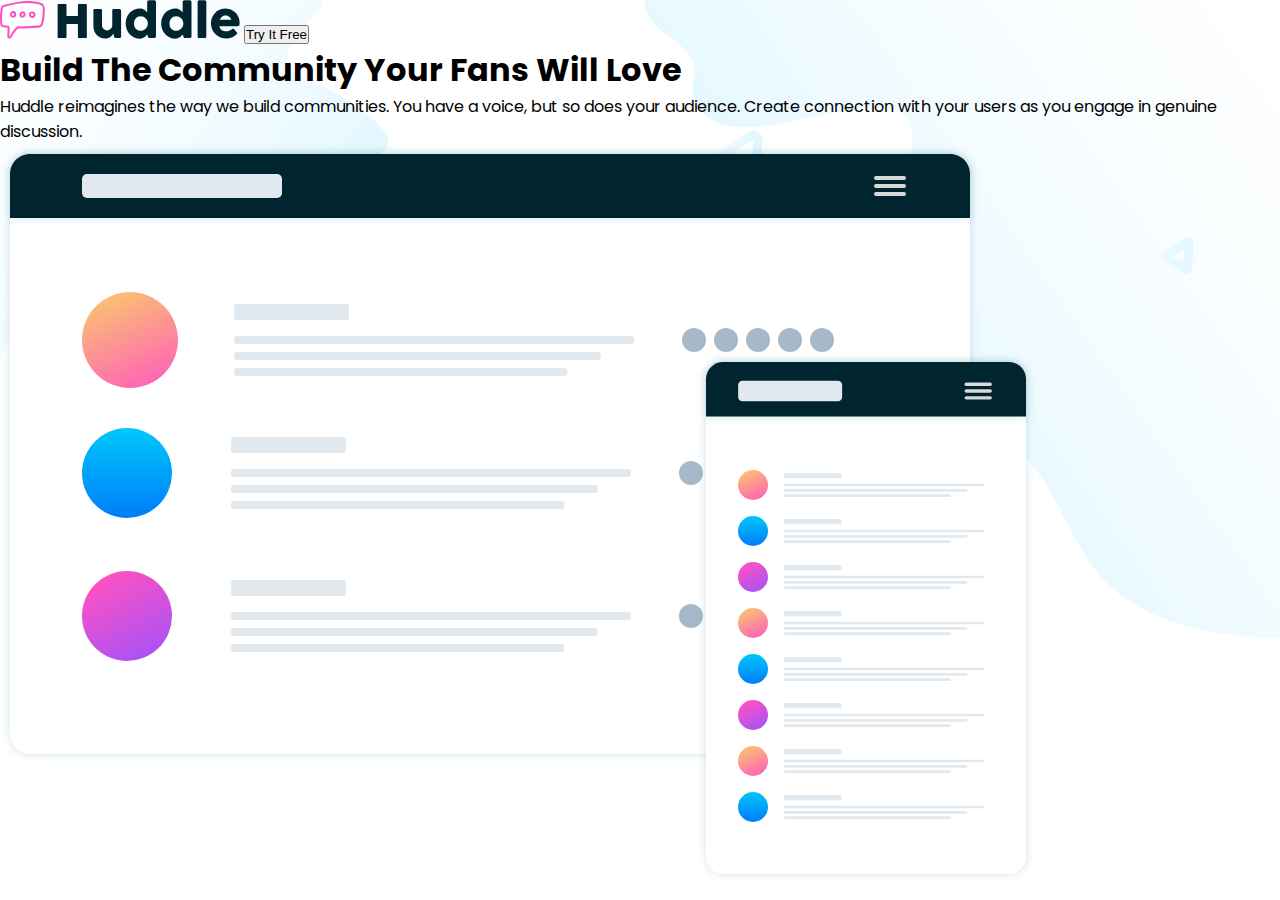
==== index.html @ 3c7ab289 "Implemented the HTML structure of the hero section" ====
<!DOCTYPE html>
<html lang="en">
  <head>
    <meta charset="UTF-8" />
    <meta http-equiv="X-UA-Compatible" content="IE=edge" />
    <meta name="viewport" content="width=device-width, initial-scale=1.0" />
    <link rel="stylesheet" href="style.css" />
    <title>
      Frontend Mentor Huddle Landing Page With Alternating Feature Blocks
    </title>
  </head>
  <body>
    <section class="main-header">
      <div class="navbar">
        <img src="images/logo.svg" alt="Huddle Site Logo" class="site-logo" />
        <button class="cta-btn">Try It Free</button>
      </div>
      <div class="hero-section">
        <div class="cta-section">
          <h1>Build The Community Your Fans Will Love</h1>
          <p>Huddle reimagines the way we build communities. You have a voice, but so does your audience. Create connection with your users as you engage in genuine discussion.</p>
        </div>
        <div class="hero-img">
          <img src="images/illustration-mockups.svg" alt="">
        </div>
        <div class="cta-img"></div>
      </div>
    </section>
  </body>
</html>
---- style.css ----
@import url('https://fonts.googleapis.com/css2?family=Poppins:ital,wght@0,400;0,700;1,600&display=swap');

:root{
  --pink: hsl(322, 100%, 66%)
  --lightpink: hsl(321, 100%, 78%)
  --lightred: hsl(0, 100%, 63%)
  --verydarkcyan: hsl(192, 100%, 9%)
  --erypaleblue: hsl(207, 100%, 98%)
}

* {
  box-sizing: border-box;
  margin: 0;
  padding: 0;
}

body {
  font-family: 'Poppins', sans-serif;
}

.main-header {
  background: url(images/bg-hero-desktop.svg);
  background-size: contain;
  background-repeat: no-repeat;
}
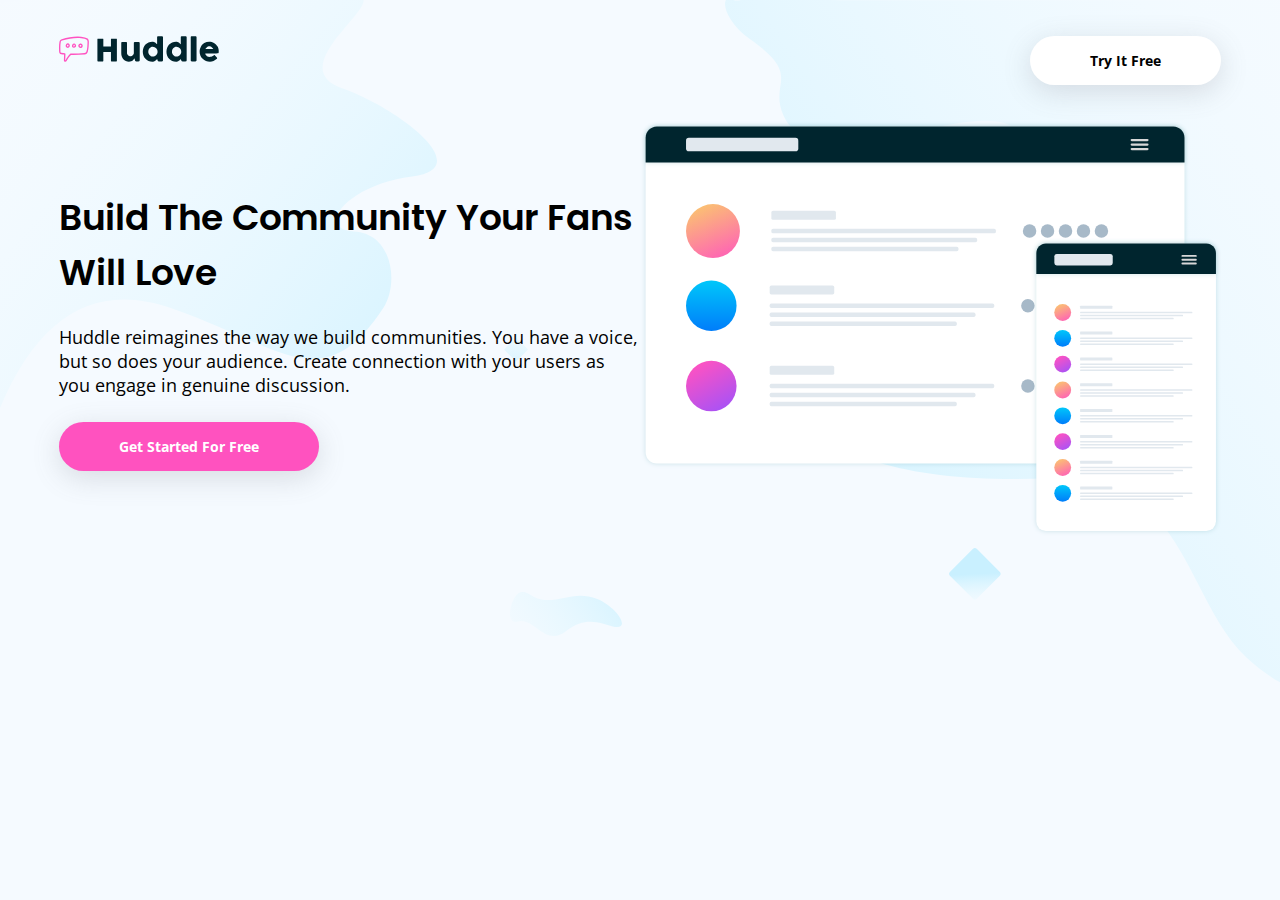
==== commit 8047d8e6: "Done designing the hero section" ====
--- a/index.html
+++ b/index.html
@@ -5,6 +5,11 @@
     <meta http-equiv="X-UA-Compatible" content="IE=edge" />
     <meta name="viewport" content="width=device-width, initial-scale=1.0" />
     <link rel="stylesheet" href="style.css" />
+    <link
+      rel="shortcut icon"
+      href="/images/favicon-32x32.png"
+      type="image/x-icon"
+    />
     <title>
       Frontend Mentor Huddle Landing Page With Alternating Feature Blocks
     </title>
@@ -13,15 +18,24 @@
     <section class="main-header">
       <div class="navbar">
         <img src="images/logo.svg" alt="Huddle Site Logo" class="site-logo" />
-        <button class="cta-btn">Try It Free</button>
+        <button class="btn btn-nav">Try It Free</button>
       </div>
       <div class="hero-section">
         <div class="cta-section">
           <h1>Build The Community Your Fans Will Love</h1>
-          <p>Huddle reimagines the way we build communities. You have a voice, but so does your audience. Create connection with your users as you engage in genuine discussion.</p>
+          <p>
+            Huddle reimagines the way we build communities. You have a voice,
+            but so does your audience. Create connection with your users as you
+            engage in genuine discussion.
+          </p>
+          <button class="btn btn-hero">Get Started For Free</button>
         </div>
         <div class="hero-img">
-          <img src="images/illustration-mockups.svg" alt="">
+          <img
+            src="images/illustration-mockups.svg"
+            alt="Desktop and mobile view of the huddle app"
+            class="app-mockup"
+          />
         </div>
         <div class="cta-img"></div>
       </div>
--- a/style.css
+++ b/style.css
@@ -1,25 +1,95 @@
-@import url('https://fonts.googleapis.com/css2?family=Poppins:ital,wght@0,400;0,700;1,600&display=swap');
+@import url("https://fonts.googleapis.com/css2?family=Open+Sans:ital,wght@0,400;1,700&family=Poppins:wght@600&display=swap");
 
-:root{
-  --pink: hsl(322, 100%, 66%)
-  --lightpink: hsl(321, 100%, 78%)
-  --lightred: hsl(0, 100%, 63%)
-  --verydarkcyan: hsl(192, 100%, 9%)
-  --erypaleblue: hsl(207, 100%, 98%)
+:root {
+  --pink: hsl(322, 100%, 66%);
+  --lightpink: hsl(321, 100%, 78%);
+  --lightred: hsl(0, 100%, 63%);
+  --verydarkcyan: hsl(192, 100%, 9%);
+  --verypaleblue: hsl(207, 100%, 98%);
 }
 
-* {
+*,
+::before,
+::after {
   box-sizing: border-box;
   margin: 0;
   padding: 0;
 }
 
-body {
-  font-family: 'Poppins', sans-serif;
+html {
+  font-family: "Open Sans", sans-serif;
+  font-weight: 400;
+  font-size: 18px;
+}
+
+h1,
+h2,
+h3 {
+  font-family: "Poppins", sans-serif;
+  font-weight: 600;
 }
 
 .main-header {
-  background: url(images/bg-hero-desktop.svg);
-  background-size: contain;
-  background-repeat: no-repeat;
-}+  height: 100vh;
+  background: var(--verypaleblue) url(images/bg-hero-desktop.svg) no-repeat;
+  padding: 36px 59px;
+}
+
+.navbar {
+  display: flex;
+  justify-content: space-between;
+  align-content: center;
+  margin-bottom: 36px;
+}
+
+.site-logo {
+  height: 26px;
+  width: auto;
+}
+
+.btn {
+  outline: none;
+  border: none;
+  cursor: pointer;
+  border-radius: 30px;
+  padding: 15px 60px;
+  font-family: Open Sans;
+  font-size: 14px;
+  font-weight: 700;
+  box-shadow: rgba(100, 100, 111, 0.2) 0px 7px 29px 0px;
+}
+
+.btn:hover {
+  opacity: 0.5;
+}
+
+.btn-nav {
+  background: white;
+}
+
+.btn-hero {
+  background: var(--pink);
+  color: white;
+}
+
+.hero-section {
+  display: flex;
+  align-content: center;
+}
+
+.cta-section {
+  flex: 1;
+  align-self: center;
+}
+
+.cta-section p {
+  margin: 25px 0;
+}
+
+.hero-img {
+  flex: 1;
+}
+
+.app-mockup {
+  width: 100%;
+}
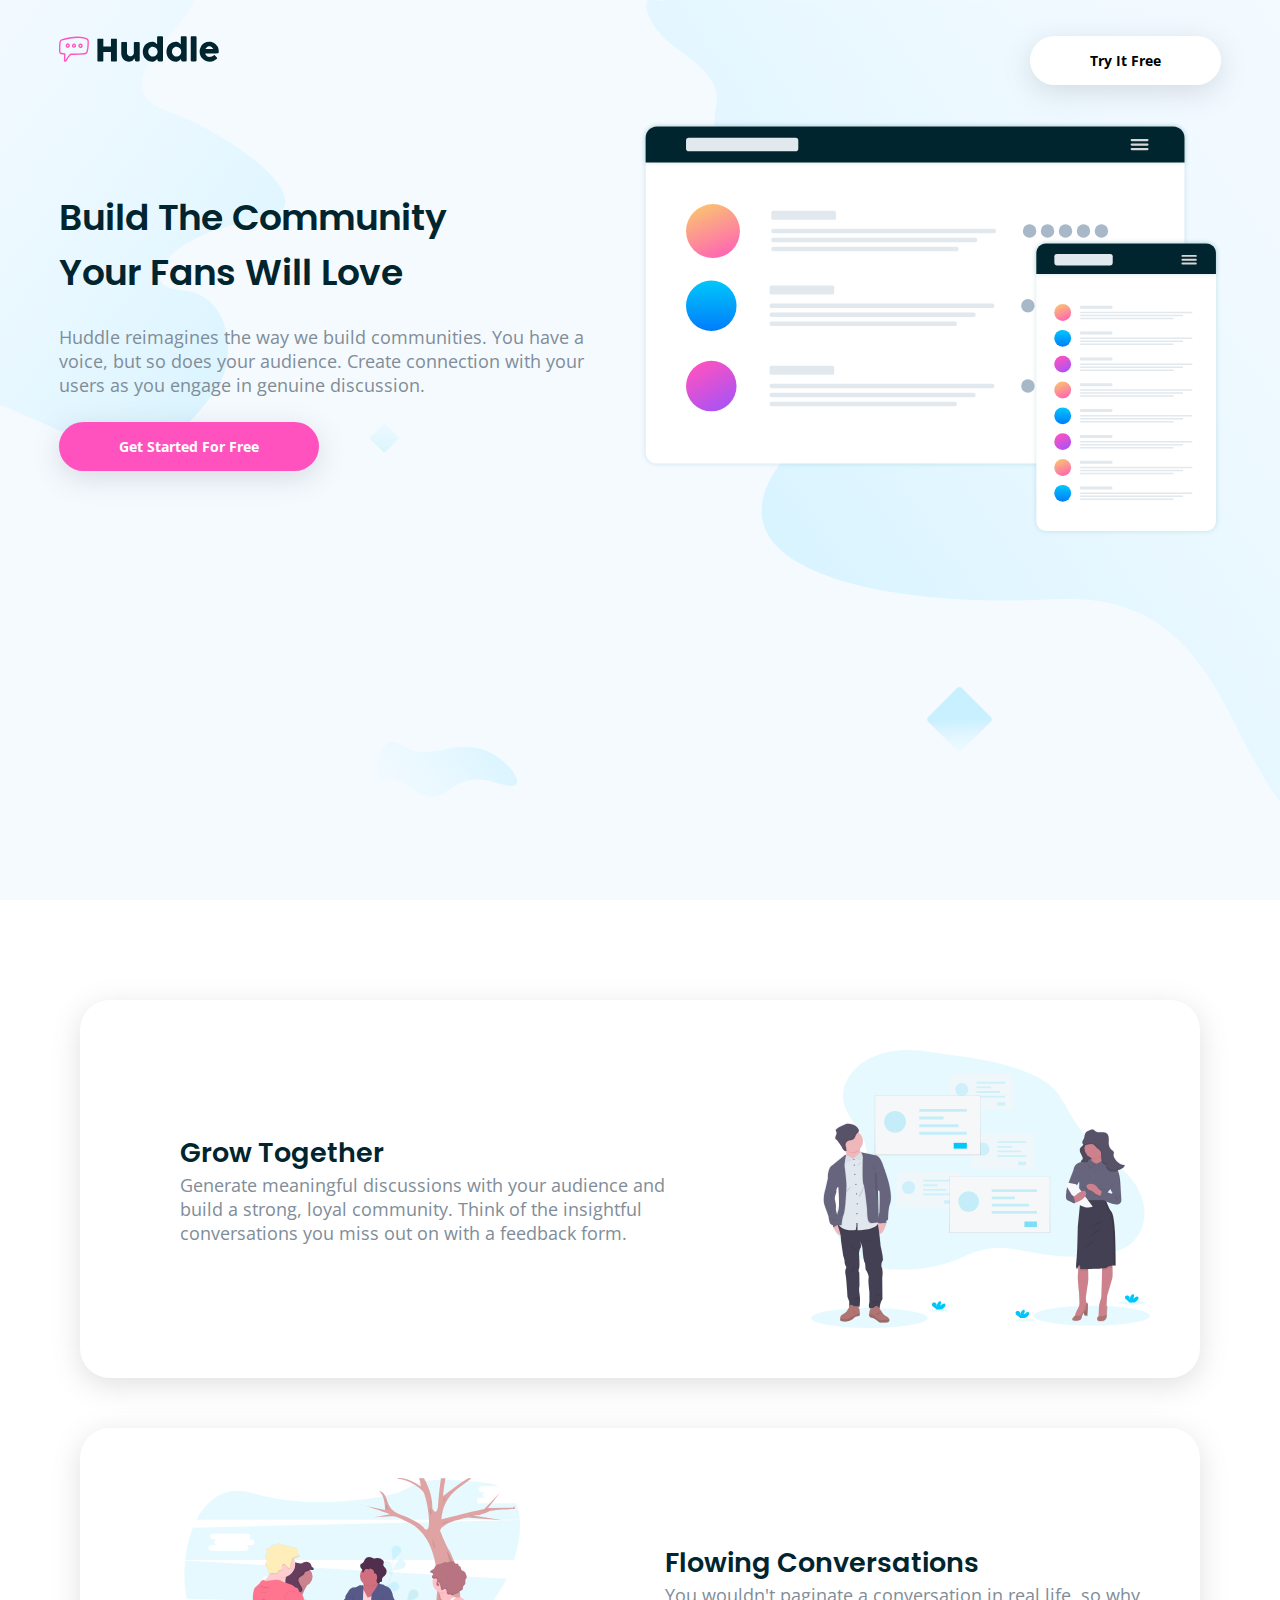
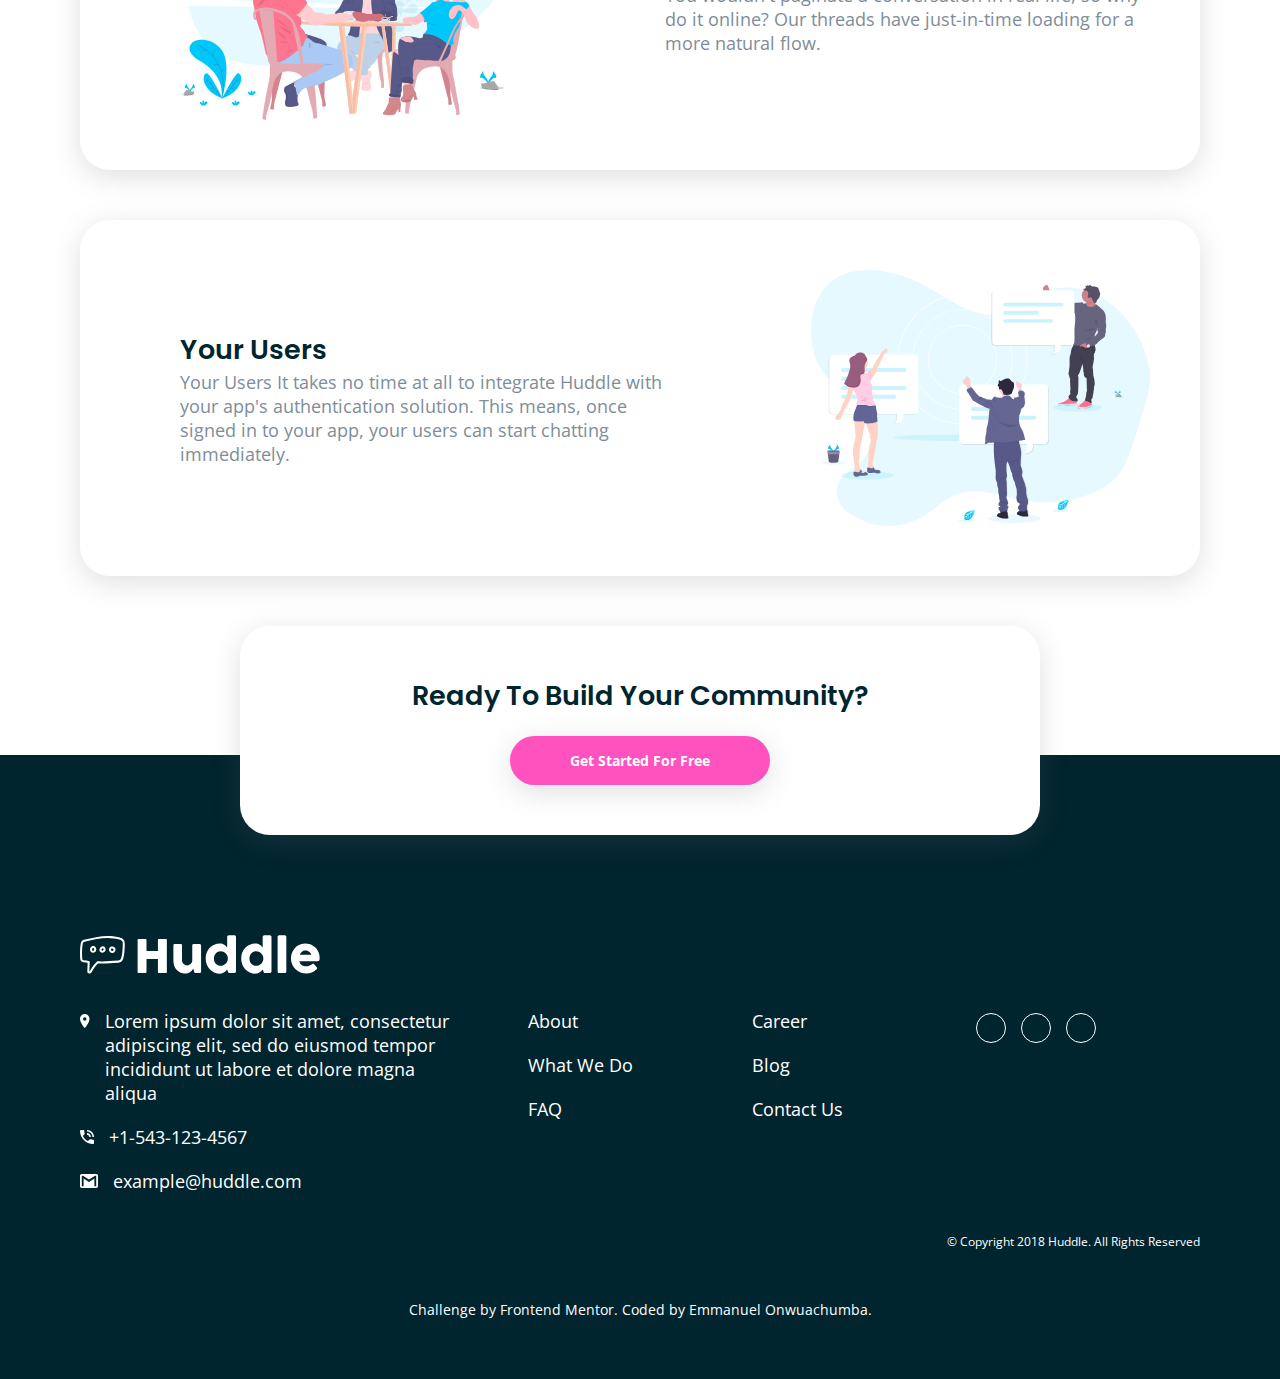
==== commit c700e693: "Done with the desktop design" ====
--- a/index.html
+++ b/index.html
@@ -10,8 +10,16 @@
       href="/images/favicon-32x32.png"
       type="image/x-icon"
     />
+    <link
+      rel="stylesheet"
+      href="https://cdnjs.cloudflare.com/ajax/libs/font-awesome/6.1.1/css/all.min.css"
+      integrity="sha512-KfkfwYDsLkIlwQp6LFnl8zNdLGxu9YAA1QvwINks4PhcElQSvqcyVLLD9aMhXd13uQjoXtEKNosOWaZqXgel0g=="
+      crossorigin="anonymous"
+      referrerpolicy="no-referrer"
+    />
     <title>
-      Frontend Mentor Huddle Landing Page With Alternating Feature Blocks
+      Emmanuel Onwuachumba | Frontend Mentor | Huddle Landing Page With
+      Alternating Feature Blocks
     </title>
   </head>
   <body>
@@ -22,7 +30,10 @@
       </div>
       <div class="hero-section">
         <div class="cta-section">
-          <h1>Build The Community Your Fans Will Love</h1>
+          <h1>
+            Build The Community <br />
+            Your Fans Will Love
+          </h1>
           <p>
             Huddle reimagines the way we build communities. You have a voice,
             but so does your audience. Create connection with your users as you
@@ -40,5 +51,152 @@
         <div class="cta-img"></div>
       </div>
     </section>
+    <section class="features-section">
+      <div class="features feature-1">
+        <div class="features-text">
+          <h2>Grow Together</h2>
+          <p>
+            Generate meaningful discussions with your audience and build a
+            strong, loyal community. Think of the insightful conversations you
+            miss out on with a feedback form.
+          </p>
+        </div>
+        <div class="features-img">
+          <img
+            src="images/illustration-grow-together.svg"
+            alt="Grow Together Illustration"
+          />
+        </div>
+      </div>
+      <div class="features feature-2">
+        <div class="features-text">
+          <h2>Flowing Conversations</h2>
+          <p>
+            You wouldn't paginate a conversation in real life, so why do it
+            online? Our threads have just-in-time loading for a more natural
+            flow.
+          </p>
+        </div>
+        <div class="features-img v2">
+          <img
+            src="images/illustration-flowing-conversation.svg"
+            alt="Flowing Conversation Illustration"
+          />
+        </div>
+      </div>
+      <div class="features feature-3">
+        <div class="features-text">
+          <h2>Your Users</h2>
+          <p>
+            Your Users It takes no time at all to integrate Huddle with your
+            app's authentication solution. This means, once signed in to your
+            app, your users can start chatting immediately.
+          </p>
+        </div>
+        <div class="features-img">
+          <img
+            src="images/illustration-your-users.svg"
+            alt="Your User Illustration"
+          />
+        </div>
+      </div>
+      <div class="cta-container">
+        <div class="features-cta">
+          <h2>Ready To Build Your Community?</h2>
+          <button class="btn btn-hero">Get Started For Free</button>
+        </div>
+      </div>
+    </section>
+    <footer class="site-footer">
+      <div class="logo-container">
+        <img src="images/logo-white.svg" alt="Site Logo" class="footer-logo" />
+      </div>
+      <div class="footer-items">
+        <div class="footer-items-children first">
+          <ul>
+            <li>
+              <p>
+                <img src="images/icon-location.svg" alt="" />
+                <span>
+                  Lorem ipsum dolor sit amet, consectetur adipiscing elit, sed
+                  do eiusmod tempor incididunt ut labore et dolore magna aliqua
+                </span>
+              </p>
+            </li>
+            <a href="tel:+15431234567" class="footer-links">
+              <li>
+                <p>
+                  <img src="images/icon-phone.svg" alt="" />
+                  <span>+1-543-123-4567</span>
+                </p>
+              </li>
+            </a>
+            <a href="mailto:example@huddle.com" class="footer-links">
+              <li>
+                <p>
+                  <img src="images/icon-email.svg" alt="" />
+                  <span>example@huddle.com</span>
+                </p>
+              </li>
+            </a>
+          </ul>
+        </div>
+        <div class="footer-items-children">
+          <ul>
+            <a href="#" class="footer-links">
+              <li>About</li>
+            </a>
+            <a href="#" class="footer-links">
+              <li>What We Do</li>
+            </a>
+            <a href="#" class="footer-links">
+              <li>FAQ</li>
+            </a>
+          </ul>
+        </div>
+        <div class="footer-items-children">
+          <ul>
+            <a href="#" class="footer-links">
+              <li>Career</li>
+            </a>
+            <a href="#" class="footer-links">
+              <li>Blog</li>
+            </a>
+            <a href="#" class="footer-links">
+              <li>Contact Us</li>
+            </a>
+          </ul>
+        </div>
+        <div class="footer-items-children">
+          <ul class="social-list">
+            <li>
+              <a href="#" class="social-icons"
+                ><i class="fa-brands fa-facebook-f fa-xs"></i
+              ></a>
+            </li>
+            <li>
+              <a href="#" class="social-icons"
+                ><i class="fa-brands fa-twitter fa-xs"></i
+              ></a>
+            </li>
+            <li>
+              <a href="#" class="social-icons"
+                ><i class="fa-brands fa-instagram fa-xs"></i
+              ></a>
+            </li>
+          </ul>
+        </div>
+      </div>
+      <div class="copyright-text">
+        <p>&copy; Copyright 2018 Huddle. All Rights Reserved</p>
+        <p class="attribution">
+          Challenge by
+          <a href="https://www.frontendmentor.io?ref=challenge" target="_blank"
+            >Frontend Mentor.</a
+          >
+          Coded by <a href="#">Emmanuel Onwuachumba.</a>
+        </p>
+      </div>
+    </footer>
   </body>
 </html>
--- a/style.css
+++ b/style.css
@@ -6,6 +6,9 @@
   --lightred: hsl(0, 100%, 63%);
   --verydarkcyan: hsl(192, 100%, 9%);
   --verypaleblue: hsl(207, 100%, 98%);
+  --grayishblue: hsl(208, 11%, 55%);
+  --whitecolor: #ffffff;
+  --drop-shadow: rgba(100, 100, 111, 0.2) 0px 7px 29px 0px;
 }
 
 *,
@@ -20,6 +23,7 @@
   font-family: "Open Sans", sans-serif;
   font-weight: 400;
   font-size: 18px;
+  color: var(--grayishblue);
 }
 
 h1,
@@ -27,11 +31,14 @@
 h3 {
   font-family: "Poppins", sans-serif;
   font-weight: 600;
+  color: var(--verydarkcyan);
 }
 
 .main-header {
   height: 100vh;
-  background: var(--verypaleblue) url(images/bg-hero-desktop.svg) no-repeat;
+  background: var(--verypaleblue) url(images/bg-hero-desktop.svg) no-repeat
+    center center;
+  background-size: cover;
   padding: 36px 59px;
 }
 
@@ -56,7 +63,7 @@
   font-family: Open Sans;
   font-size: 14px;
   font-weight: 700;
-  box-shadow: rgba(100, 100, 111, 0.2) 0px 7px 29px 0px;
+  box-shadow: var(--drop-shadow);
 }
 
 .btn:hover {
@@ -64,32 +71,189 @@
 }
 
 .btn-nav {
-  background: white;
+  background: var(--whitecolor);
+}
+
+.hero-section {
+  display: flex;
+  align-items: center;
+}
+
+.cta-section,
+.hero-img {
+  flex: 1;
+}
+
+.cta-section p {
+  margin: 25px 0;
+  max-width: 550px;
 }
 
 .btn-hero {
   background: var(--pink);
-  color: white;
-}
-
-.hero-section {
-  display: flex;
-  align-content: center;
-}
-
-.cta-section {
-  flex: 1;
-  align-self: center;
-}
-
-.cta-section p {
-  margin: 25px 0;
-}
-
-.hero-img {
-  flex: 1;
+  color: var(--whitecolor);
 }
 
 .app-mockup {
   width: 100%;
 }
+
+.features-section {
+  background: var(--whitecolor);
+  padding: 100px 80px;
+}
+
+.features {
+  display: flex;
+  justify-content: space-between;
+  align-items: center;
+  padding: 50px 50px 50px 100px;
+  margin-bottom: 50px;
+  border-radius: 30px;
+  box-shadow: var(--drop-shadow);
+}
+
+.features-text,
+.features-img {
+  flex: 1;
+}
+
+.features-img {
+  display: flex;
+  justify-content: flex-end;
+}
+
+.features-img.v2 {
+  justify-content: flex-start;
+}
+
+.features-img img {
+  width: 70%;
+}
+
+.features-text p {
+  max-width: 520px;
+}
+
+.feature-2 {
+  flex-direction: row-reverse;
+}
+
+.cta-container {
+  display: flex;
+  align-items: center;
+  justify-content: center;
+}
+
+.features-cta {
+  width: 90%;
+  max-width: 800px;
+  text-align: center;
+  padding: 50px;
+  border-radius: 30px;
+  box-shadow: var(--drop-shadow);
+  margin-bottom: -180px;
+  z-index: 1;
+  background: var(--whitecolor);
+}
+
+.features-cta h2 {
+  margin-bottom: 20px;
+}
+
+.site-footer {
+  background: var(--verydarkcyan);
+  color: var(--whitecolor);
+  padding: 180px 80px 60px;
+}
+
+.logo-container {
+  margin-bottom: 30px;
+}
+
+.footer-items {
+  display: flex;
+}
+
+.footer-items-children {
+  flex: 1;
+}
+
+.footer-items-children ul {
+  list-style-type: none;
+}
+
+.footer-items-children ul li {
+  margin-bottom: 20px;
+}
+
+.footer-items .first {
+  flex: 2;
+}
+
+.footer-items .first ul {
+  max-width: 380px;
+}
+
+.footer-items .first p {
+  display: flex;
+  align-items: flex-start;
+}
+
+.footer-items .first p img {
+  height: 14px;
+  margin-top: 5px;
+  margin-right: 15px;
+}
+
+.social-list {
+  display: flex;
+}
+
+.footer-links {
+  color: var(--whitecolor);
+  text-decoration: none;
+}
+
+.footer-links:hover {
+  text-decoration: underline;
+}
+
+.social-icons {
+  width: 30px;
+  height: 30px;
+  border: 1px solid var(--whitecolor);
+  border-radius: 50%;
+  color: var(--whitecolor);
+  display: inline-flex;
+  align-items: center;
+  justify-content: center;
+  margin-right: 15px;
+  text-decoration: none;
+}
+
+.social-icons:hover {
+  border-color: var(--lightpink);
+  color: var(--lightpink);
+}
+
+.copyright-text {
+  text-align: right;
+  font-size: 12px;
+  margin-top: 20px;
+}
+
+.copyright-text .attribution {
+  text-align: center;
+  font-size: 14px;
+  margin-top: 50px;
+}
+
+.copyright-text .attribution a {
+  color: var(--whitecolor);
+  text-decoration: none;
+}
+
+.copyright-text .attribution a:hover {
+  text-decoration: underline;
+}
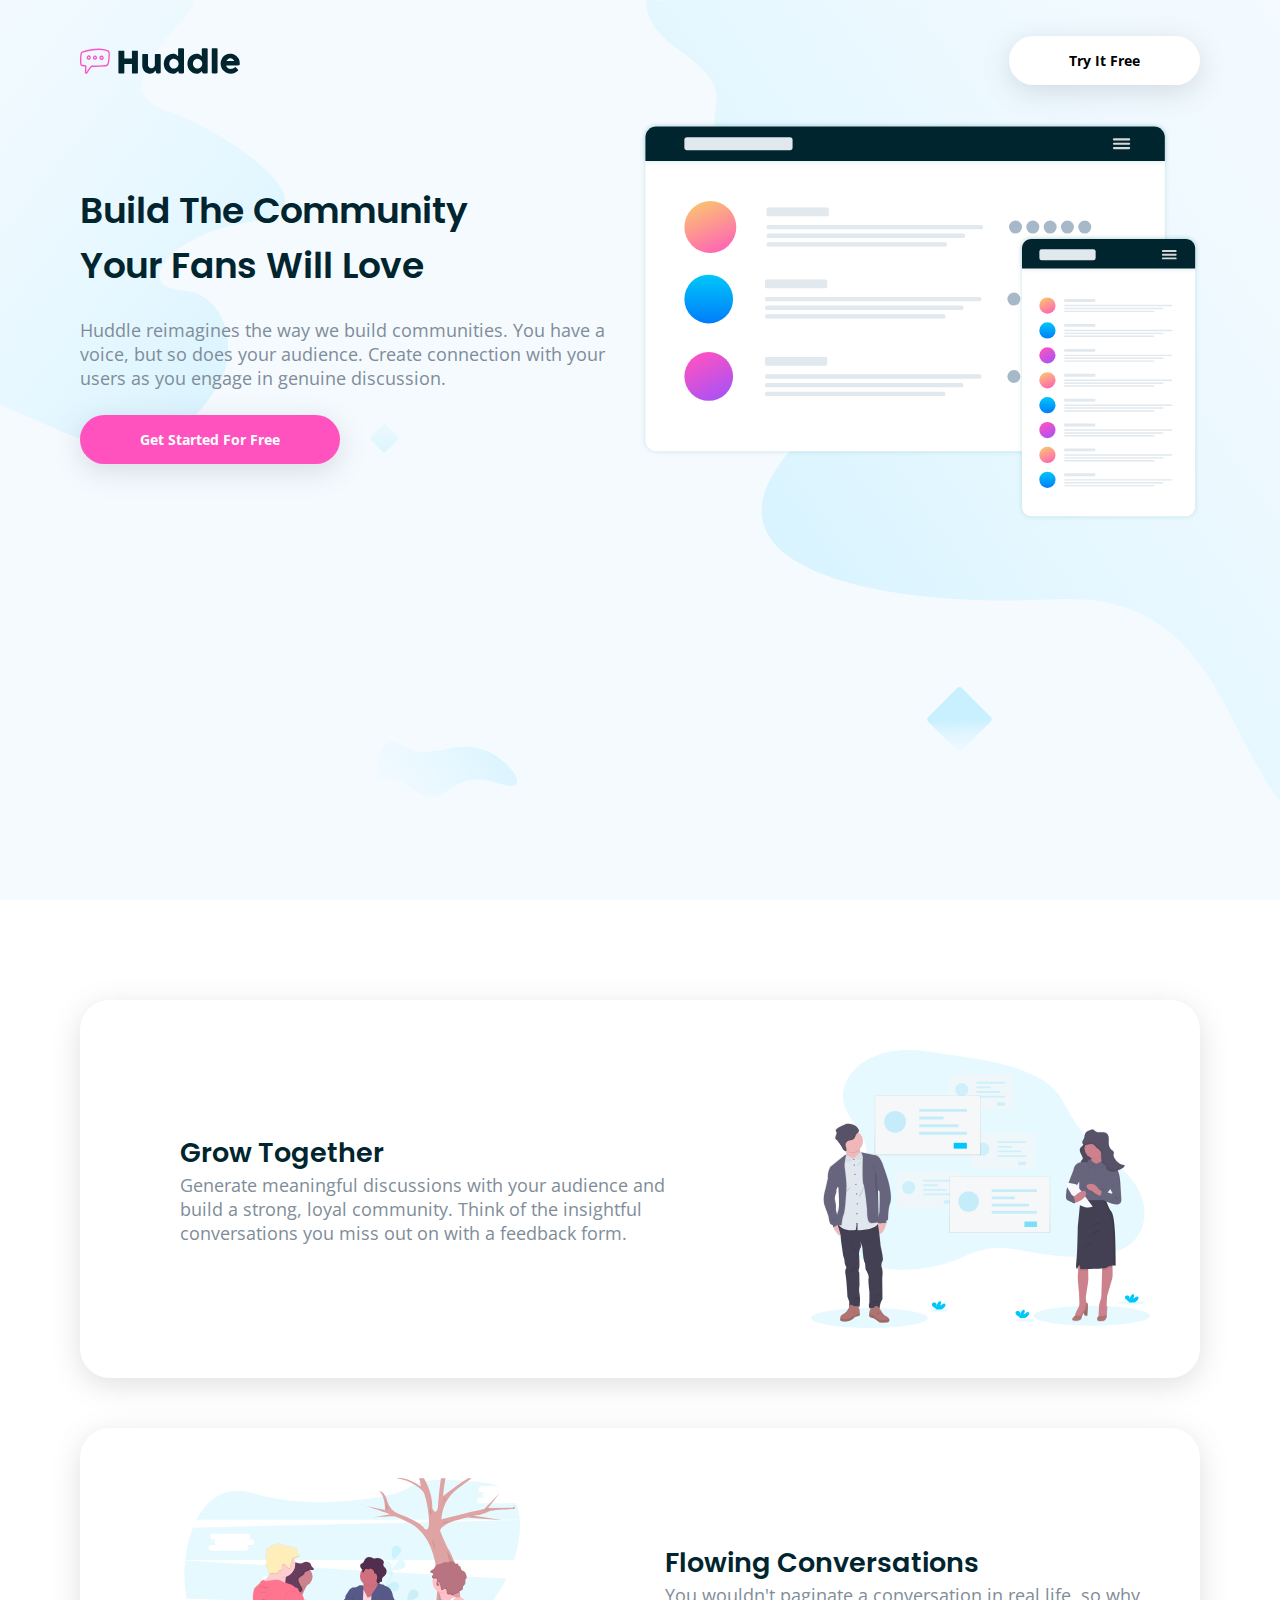
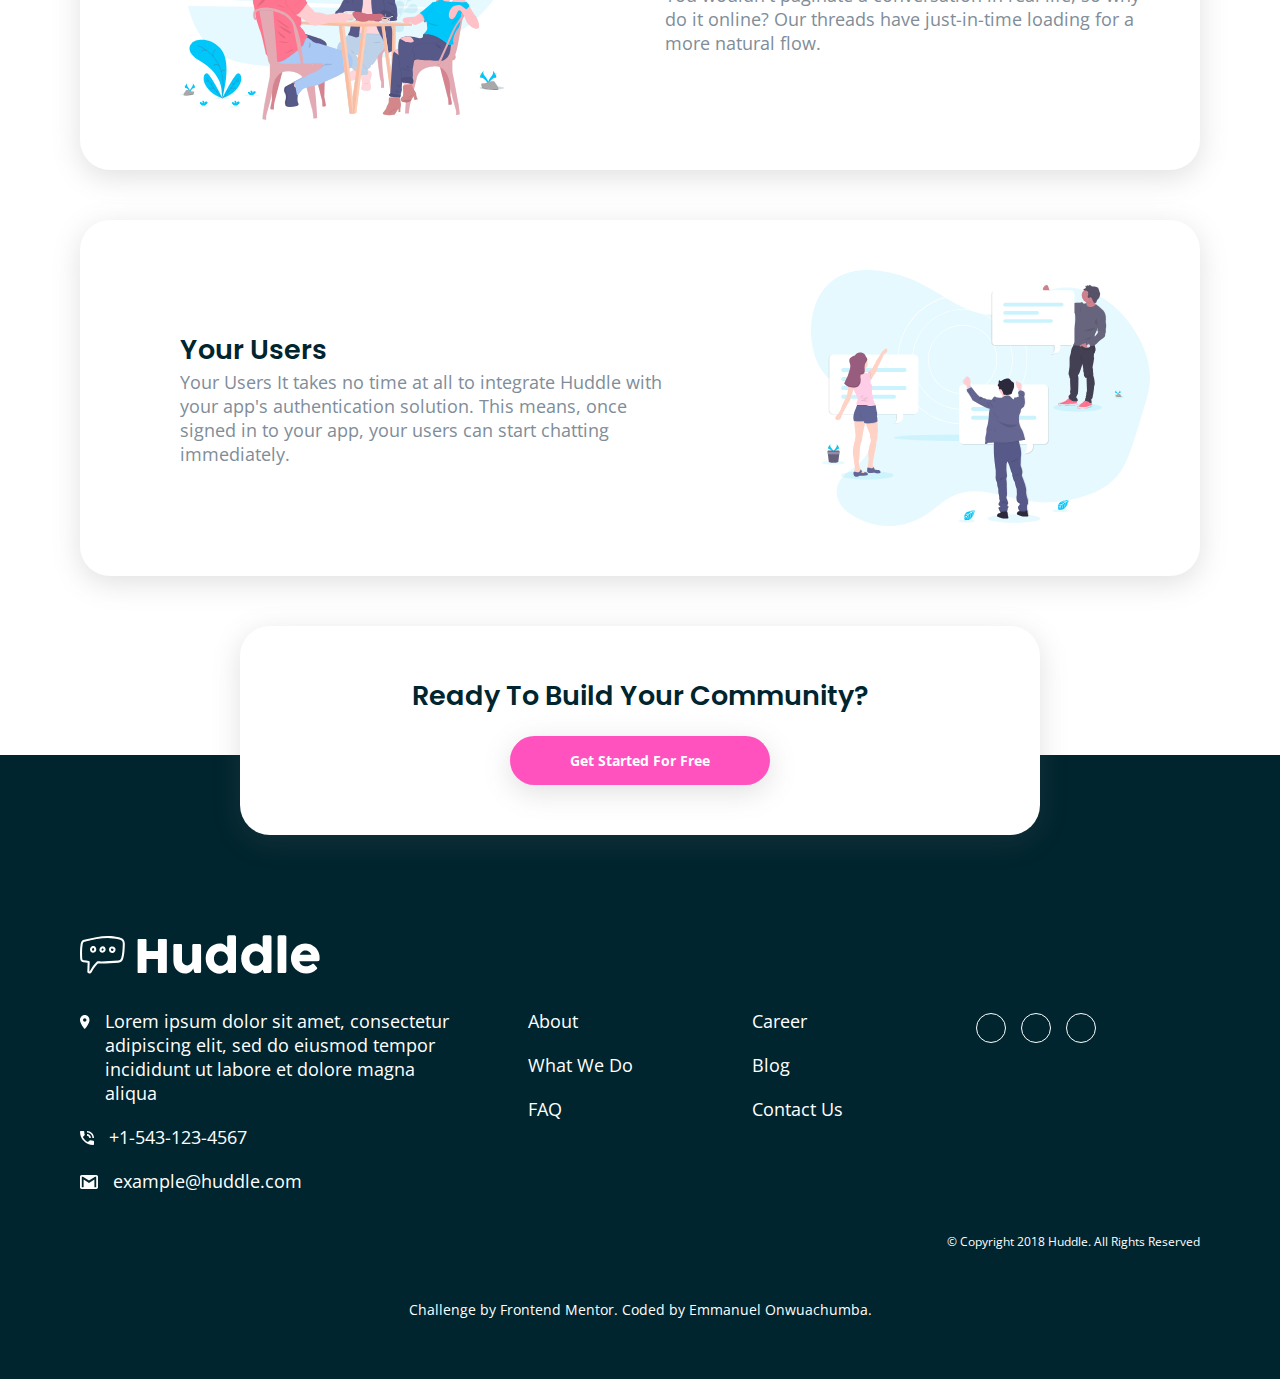
==== commit 2ae64d24: "Done with the mobile design" ====
--- a/index.html
+++ b/index.html
@@ -48,7 +48,6 @@
             class="app-mockup"
           />
         </div>
-        <div class="cta-img"></div>
       </div>
     </section>
     <section class="features-section">
--- a/style.css
+++ b/style.css
@@ -27,8 +27,7 @@
 }
 
 h1,
-h2,
-h3 {
+h2 {
   font-family: "Poppins", sans-serif;
   font-weight: 600;
   color: var(--verydarkcyan);
@@ -39,13 +38,13 @@
   background: var(--verypaleblue) url(images/bg-hero-desktop.svg) no-repeat
     center center;
   background-size: cover;
-  padding: 36px 59px;
+  padding: 36px 80px;
 }
 
 .navbar {
   display: flex;
   justify-content: space-between;
-  align-content: center;
+  align-items: center;
   margin-bottom: 36px;
 }
 
@@ -146,7 +145,7 @@
 }
 
 .features-cta {
-  width: 90%;
+  width: 100%;
   max-width: 800px;
   text-align: center;
   padding: 50px;
@@ -202,7 +201,7 @@
 
 .footer-items .first p img {
   height: 14px;
-  margin-top: 5px;
+  margin-top: 6px;
   margin-right: 15px;
 }
 
@@ -257,3 +256,98 @@
 .copyright-text .attribution a:hover {
   text-decoration: underline;
 }
+
+/* Mobile Styling */
+
+@media (max-width: 375px) {
+  h2 {
+    font-size: 22px;
+  }
+  .main-header {
+    background: var(--verypaleblue) url(images/bg-hero-desktop.svg) no-repeat
+      center center;
+    background-size: cover;
+    padding: 20px;
+  }
+
+  .site-logo {
+    height: 18px;
+  }
+
+  .btn {
+    padding: 10px 30px;
+  }
+
+  .hero-section {
+    flex-direction: column;
+    text-align: center;
+    height: 100%;
+    padding: 15px;
+  }
+
+  .cta-section h1 {
+    margin-top: 35px;
+  }
+
+  .cta-section p {
+    margin-bottom: 30px;
+  }
+
+  .app-mockup {
+    margin-top: 30px;
+  }
+
+  .features-section {
+    padding: 20px;
+  }
+
+  .features {
+    flex-direction: column-reverse;
+    padding: 20px;
+    text-align: center;
+    font-size: 15px;
+  }
+
+  .features-text {
+    padding: 0 10px;
+  }
+
+  .features-text h2 {
+    margin: 30px 0;
+  }
+
+  .features-img img {
+    width: 100%;
+    margin: 30px 0;
+  }
+
+  .features-cta {
+    padding: 30px 0;
+    margin-bottom: -100px;
+  }
+
+  .features-cta h2 {
+    font-size: 18px;
+    margin-top: 30px;
+  }
+
+  .features-cta button {
+    margin-bottom: 30px;
+  }
+
+  .site-footer {
+    padding: 150px 20px 70px;
+  }
+
+  .footer-items {
+    flex-direction: column;
+  }
+
+  .social-list {
+    justify-content: center;
+  }
+
+  .copyright-text {
+    text-align: center;
+  }
+}
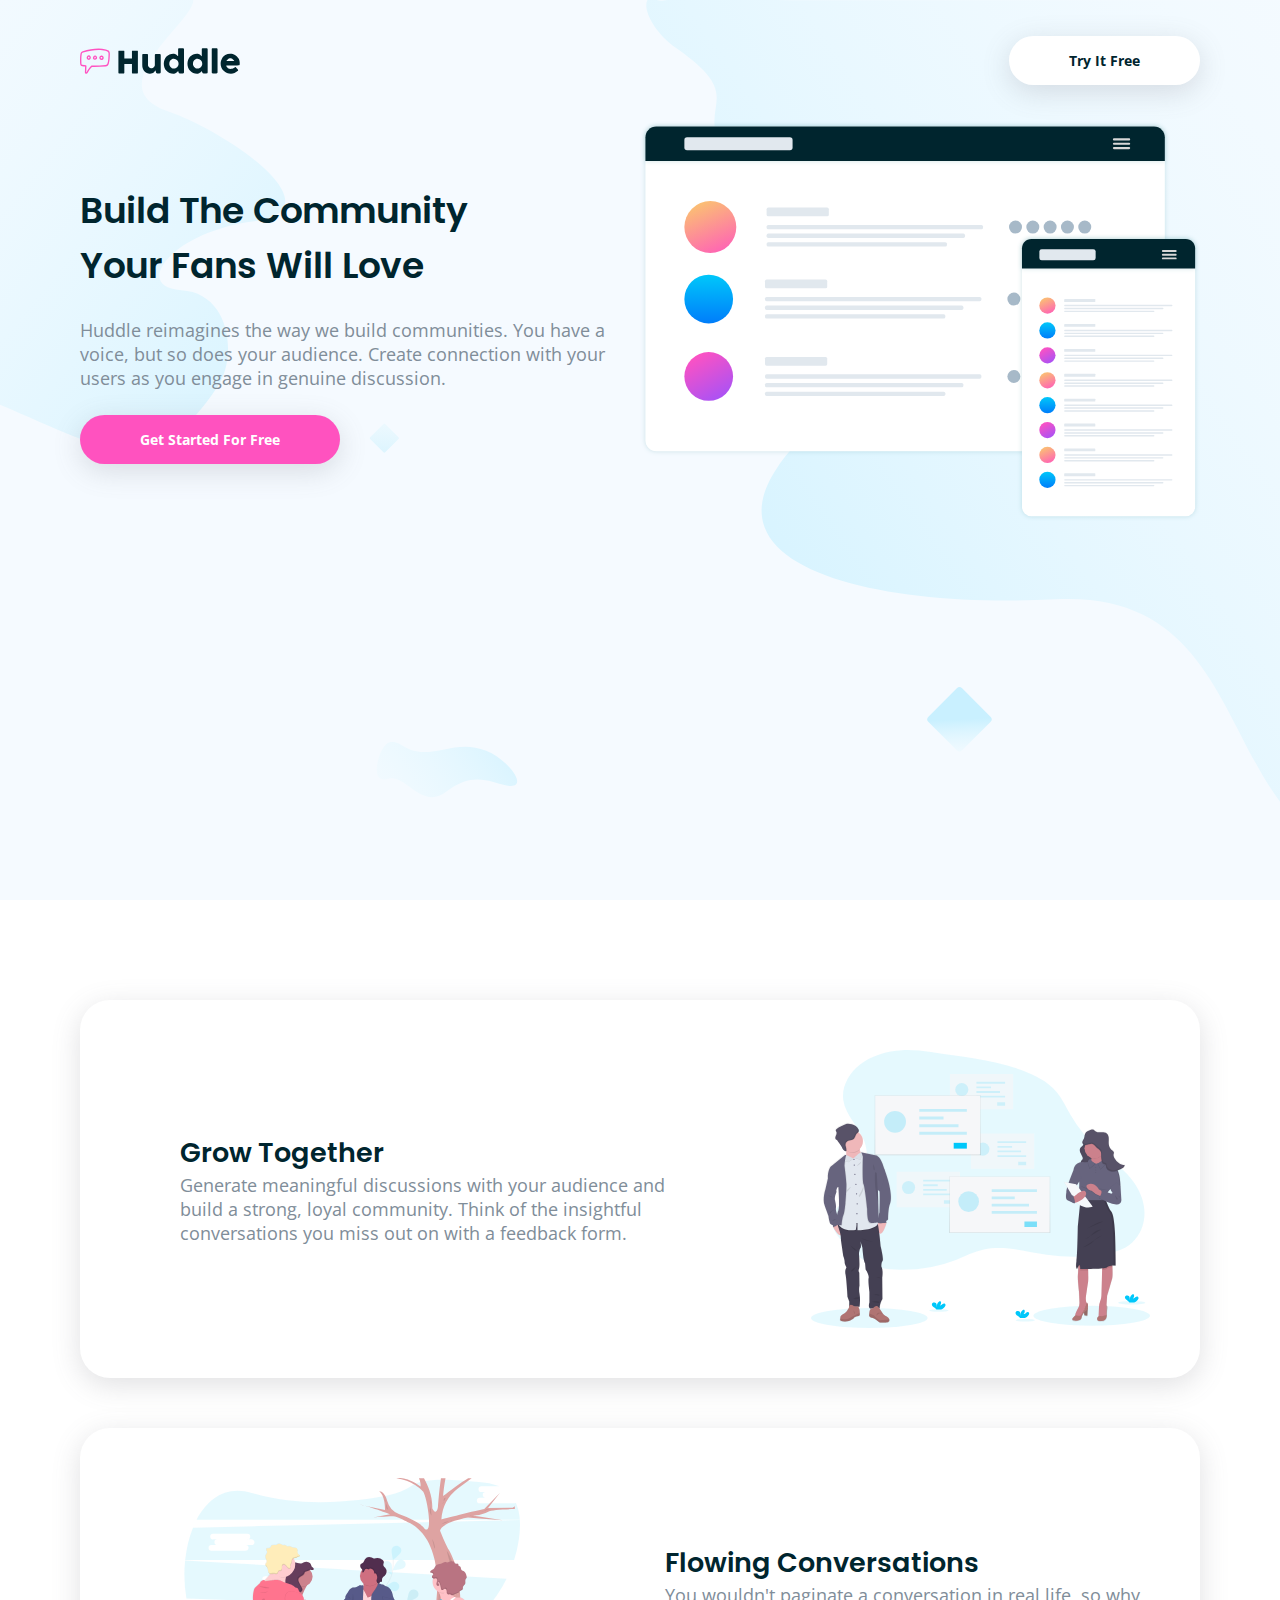
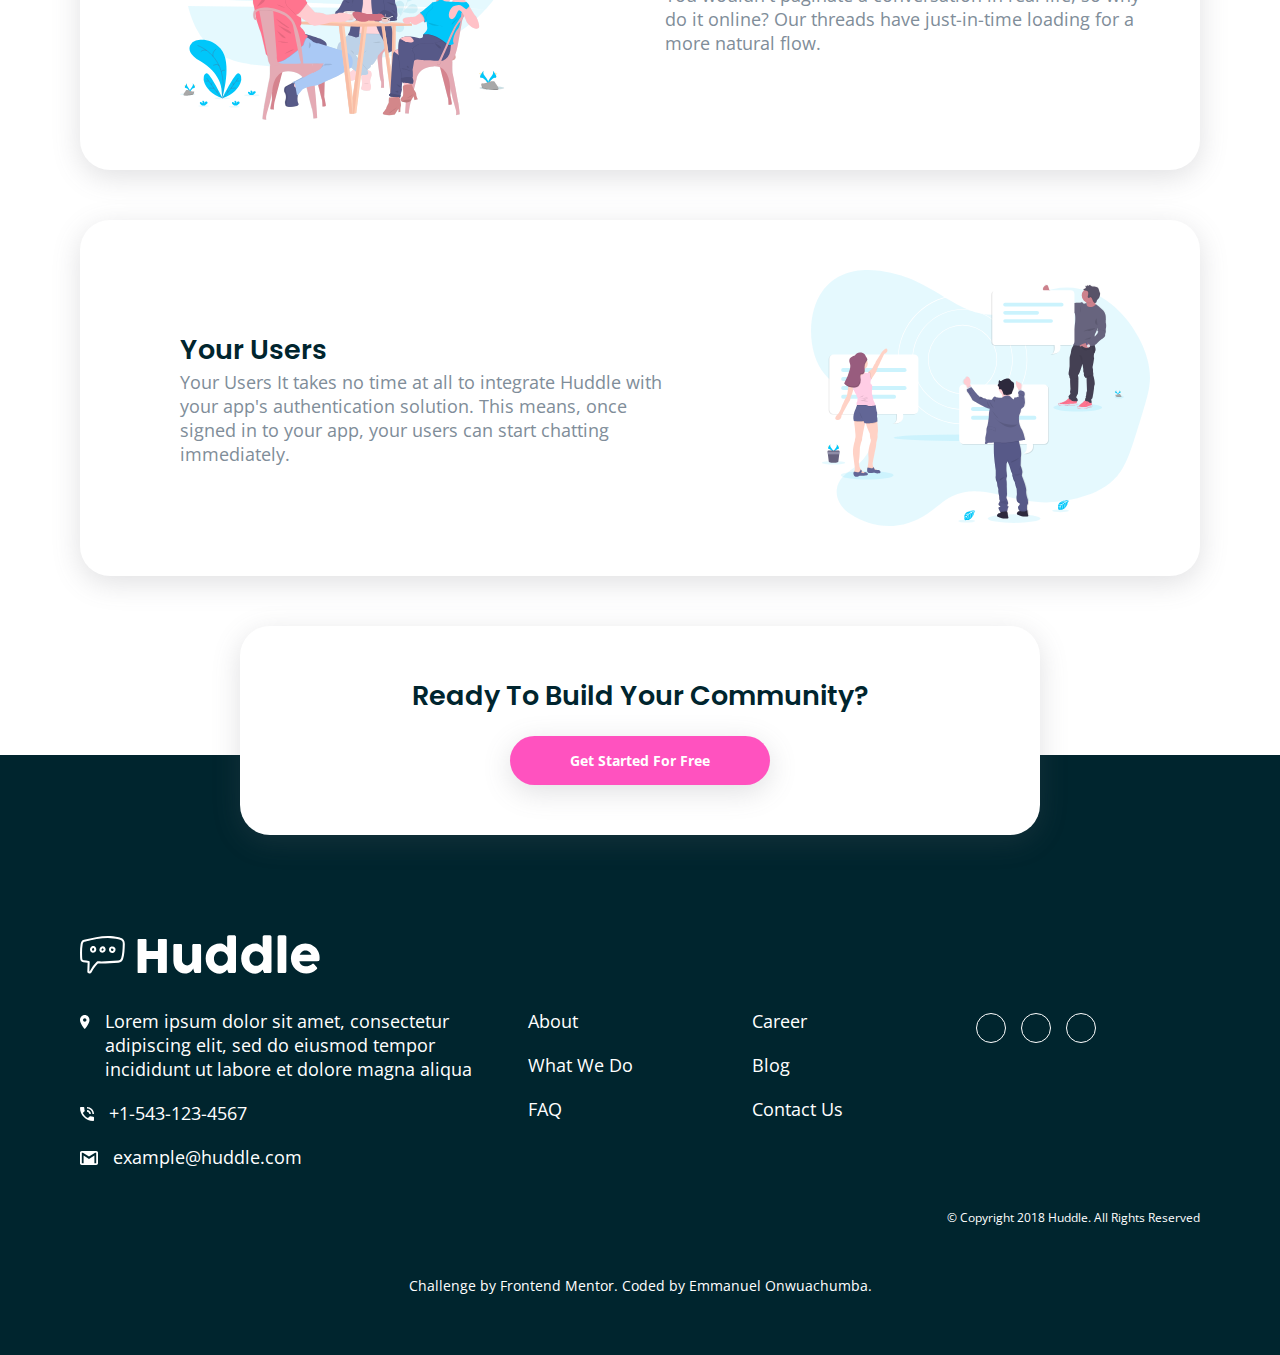
==== commit adec55b9: "Changed the media query breakpoint and fixed some issues with the HTML structure." ====
--- a/index.html
+++ b/index.html
@@ -122,48 +122,48 @@
                 </span>
               </p>
             </li>
-            <a href="tel:+15431234567" class="footer-links">
-              <li>
+            <li>
+              <a href="tel:+15431234567" class="footer-links">
                 <p>
                   <img src="images/icon-phone.svg" alt="" />
                   <span>+1-543-123-4567</span>
                 </p>
-              </li>
-            </a>
-            <a href="mailto:example@huddle.com" class="footer-links">
-              <li>
+              </a>
+            </li>
+            <li>
+              <a href="mailto:example@huddle.com" class="footer-links">
                 <p>
                   <img src="images/icon-email.svg" alt="" />
                   <span>example@huddle.com</span>
                 </p>
-              </li>
-            </a>
+              </a>
+            </li>
           </ul>
         </div>
         <div class="footer-items-children">
           <ul>
-            <a href="#" class="footer-links">
-              <li>About</li>
-            </a>
-            <a href="#" class="footer-links">
-              <li>What We Do</li>
-            </a>
-            <a href="#" class="footer-links">
-              <li>FAQ</li>
-            </a>
+            <li>
+              <a href="#" class="footer-links">About</a>
+            </li>
+            <li>
+              <a href="#" class="footer-links"> What We Do </a>
+            </li>
+            <li>
+              <a href="#" class="footer-links"> FAQ </a>
+            </li>
           </ul>
         </div>
         <div class="footer-items-children">
           <ul>
-            <a href="#" class="footer-links">
-              <li>Career</li>
-            </a>
-            <a href="#" class="footer-links">
-              <li>Blog</li>
-            </a>
-            <a href="#" class="footer-links">
-              <li>Contact Us</li>
-            </a>
+            <li>
+              <a href="#" class="footer-links"> Career </a>
+            </li>
+            <li>
+              <a href="#" class="footer-links"> Blog </a>
+            </li>
+            <li>
+              <a href="#" class="footer-links"> Contact Us </a>
+            </li>
           </ul>
         </div>
         <div class="footer-items-children">
--- a/style.css
+++ b/style.css
@@ -71,6 +71,7 @@
 
 .btn-nav {
   background: var(--whitecolor);
+  color: var(--verydarkcyan);
 }
 
 .hero-section {
@@ -191,7 +192,7 @@
 }
 
 .footer-items .first ul {
-  max-width: 380px;
+  max-width: 400px;
 }
 
 .footer-items .first p {
@@ -259,12 +260,12 @@
 
 /* Mobile Styling */
 
-@media (max-width: 375px) {
+@media (max-width: 768px) {
   h2 {
     font-size: 22px;
   }
   .main-header {
-    background: var(--verypaleblue) url(images/bg-hero-desktop.svg) no-repeat
+    background: var(--verypaleblue) url(images/bg-hero-mobile.svg) no-repeat
       center center;
     background-size: cover;
     padding: 20px;
@@ -303,7 +304,7 @@
 
   .features {
     flex-direction: column-reverse;
-    padding: 20px;
+    padding: 20px 20px 35px;
     text-align: center;
     font-size: 15px;
   }
